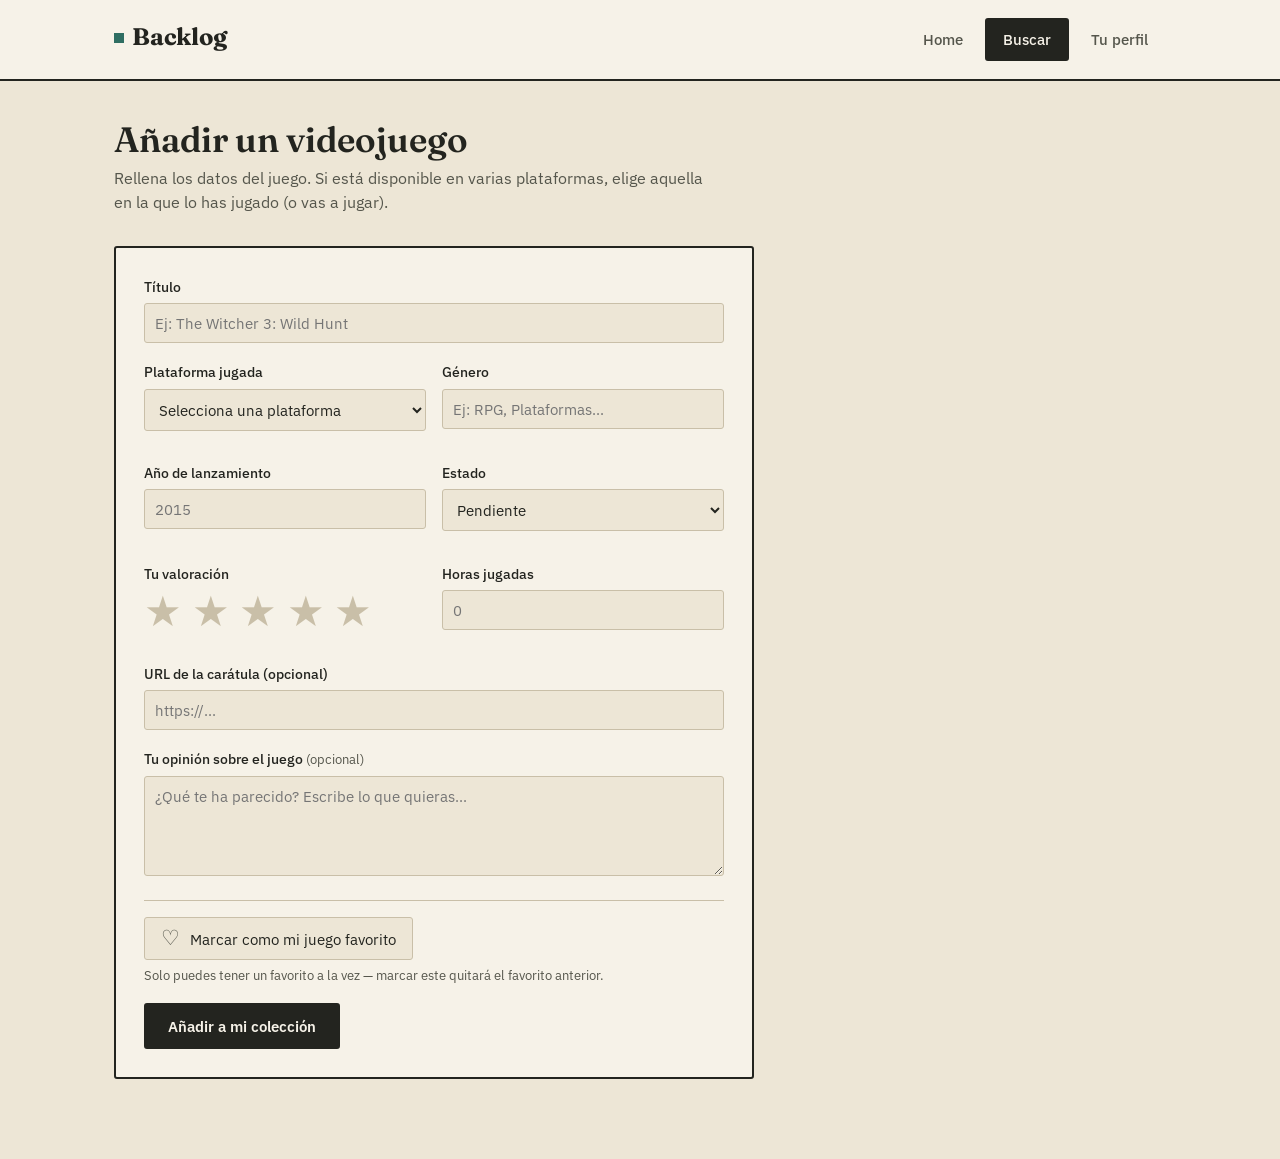
==== frontend/buscar.html @ 20197808 "Backend Spring Boot + frontend JS: CRUD de videojuegos" ====
<!DOCTYPE html>
<html lang="es">
<head>
  <meta charset="UTF-8">
  <meta name="viewport" content="width=device-width, initial-scale=1.0">
  <title>Añadir videojuego · Backlog</title>
  <link rel="stylesheet" href="css/styles.css">
</head>
<body>

<header class="site-header">
  <div class="site-header__inner">
    <a class="brand" href="index.html">
      <span class="brand__mark"></span>
      Backlog
    </a>
    <nav>
      <ul class="tabs">
        <li><a href="index.html">Home</a></li>
        <li><a href="buscar.html" class="active">Buscar</a></li>
        <li><a href="perfil.html">Tu perfil</a></li>
      </ul>
    </nav>
  </div>
</header>

<main>
  <h1 class="page-title" id="titulo-pagina">Añadir un videojuego</h1>
  <p class="page-subtitle">Rellena los datos del juego. Si está disponible en varias plataformas, elige aquella en la que lo has jugado (o vas a jugar).</p>

  <form class="form-card" id="form-videojuego" novalidate>
    <div class="field">
      <label for="titulo">Título</label>
      <input type="text" id="titulo" name="titulo" placeholder="Ej: The Witcher 3: Wild Hunt">
      <p class="field-error" data-error-for="titulo"></p>
    </div>

    <div class="field-row">
      <div class="field">
        <label for="plataforma">Plataforma jugada</label>
        <select id="plataforma" name="plataforma">
          <option value="">Selecciona una plataforma</option>
          <option value="PC">PC</option>
          <option value="PS5">PlayStation 5</option>
          <option value="PS4">PlayStation 4</option>
          <option value="Xbox Series X/S">Xbox Series X/S</option>
          <option value="Xbox One">Xbox One</option>
          <option value="Nintendo Switch">Nintendo Switch</option>
          <option value="Mobile">Móvil</option>
        </select>
        <p class="field-error" data-error-for="plataforma"></p>
      </div>
      <div class="field">
        <label for="genero">Género</label>
        <input type="text" id="genero" name="genero" placeholder="Ej: RPG, Plataformas...">
        <p class="field-error" data-error-for="genero"></p>
      </div>
    </div>

    <div class="field-row">
      <div class="field">
        <label for="anio">Año de lanzamiento</label>
        <input type="number" id="anio" name="anio" placeholder="2015" min="1970" max="2100">
        <p class="field-error" data-error-for="anio"></p>
      </div>
      <div class="field">
        <label for="estado">Estado</label>
        <select id="estado" name="estado">
          <option value="PENDIENTE">Pendiente</option>
          <option value="JUGANDO">Jugando</option>
          <option value="COMPLETADO">Completado</option>
          <option value="ABANDONADO">Abandonado</option>
        </select>
        <p class="field-error" data-error-for="estado"></p>
      </div>
    </div>

    <div class="field-row">
      <div class="field">
        <label>Tu valoración</label>
        <div class="rating-bar" id="rating-bar" aria-label="Valoración de 0 a 5 estrellas, en medias estrellas">
          <span class="rating-bar__star" data-index="1"><span class="rating-bar__star-bg">★</span><span class="rating-bar__star-fill">★</span></span>
          <span class="rating-bar__star" data-index="2"><span class="rating-bar__star-bg">★</span><span class="rating-bar__star-fill">★</span></span>
          <span class="rating-bar__star" data-index="3"><span class="rating-bar__star-bg">★</span><span class="rating-bar__star-fill">★</span></span>
          <span class="rating-bar__star" data-index="4"><span class="rating-bar__star-bg">★</span><span class="rating-bar__star-fill">★</span></span>
          <span class="rating-bar__star" data-index="5"><span class="rating-bar__star-bg">★</span><span class="rating-bar__star-fill">★</span></span>
        </div>
        <input type="hidden" id="valoracion" name="valoracion" value="0">
        <p class="field-error" data-error-for="valoracion"></p>
      </div>
      <div class="field">
        <label for="horasJugadas">Horas jugadas</label>
        <input type="number" id="horasJugadas" name="horasJugadas" placeholder="0" min="0">
        <p class="field-error" data-error-for="horasJugadas"></p>
      </div>
    </div>

    <div class="field">
      <label for="urlCaratula">URL de la carátula (opcional)</label>
      <input type="text" id="urlCaratula" name="urlCaratula" placeholder="https://...">
      <p class="field-error" data-error-for="urlCaratula"></p>
    </div>

    <div class="field">
      <label for="reseña">Tu opinión sobre el juego <span class="field-optional">(opcional)</span></label>
      <textarea id="reseña" name="reseña" rows="4" placeholder="¿Qué te ha parecido? Escribe lo que quieras..."></textarea>
      <p class="field-error" data-error-for="reseña"></p>
    </div>

    <div class="field field--favorito">
      <button type="button" class="heart-toggle" id="heart-toggle" aria-pressed="false">
        <span class="heart-toggle__icon">♡</span>
        <span class="heart-toggle__texto">Marcar como mi juego favorito</span>
      </button>
      <input type="hidden" id="favorito" name="favorito" value="false">
      <p class="field-hint">Solo puedes tener un favorito a la vez — marcar este quitará el favorito anterior.</p>
    </div>

    <button type="submit" class="btn" id="btn-guardar">Añadir a mi colección</button>

    <div class="form-message" id="mensaje-formulario"></div>
  </form>
</main>

<script src="js/api.js"></script>
<script src="js/buscar.js"></script>
</body>
</html>
---- frontend/css/styles.css ----
@import url('https://fonts.googleapis.com/css2?family=Fraunces:opsz,wght@9..144,400;9..144,600;9..144,700&family=IBM+Plex+Sans:wght@400;500;600&display=swap');

:root {
  --paper: #EDE6D6;
  --paper-raised: #F6F2E8;
  --ink: #23241F;
  --ink-soft: #55564C;
  --teal: #2F6E62;
  --teal-dark: #204B43;
  --mustard: #D8A438;
  --brick: #B8543A;
  --line: #C9BFA8;
  --radius: 3px;
}

* { box-sizing: border-box; }

html, body {
  margin: 0;
  padding: 0;
  background: var(--paper);
  color: var(--ink);
  font-family: 'IBM Plex Sans', sans-serif;
  font-size: 16px;
  line-height: 1.5;
}

h1, h2, h3 {
  font-family: 'Fraunces', serif;
  font-weight: 600;
  line-height: 1.1;
  margin: 0;
}

a { color: inherit; }

/* ---------- Header / navegación ---------- */

.site-header {
  border-bottom: 2px solid var(--ink);
  background: var(--paper-raised);
}

.site-header__inner {
  max-width: 1100px;
  margin: 0 auto;
  padding: 18px 24px;
  display: flex;
  align-items: baseline;
  justify-content: space-between;
  gap: 24px;
  flex-wrap: wrap;
}

.brand {
  font-family: 'Fraunces', serif;
  font-size: 1.5rem;
  font-weight: 700;
  letter-spacing: -0.01em;
  text-decoration: none;
  display: flex;
  align-items: baseline;
  gap: 8px;
}

.brand__mark {
  display: inline-block;
  width: 10px;
  height: 10px;
  background: var(--teal);
  transform: translateY(-2px);
}

.tabs {
  display: flex;
  gap: 4px;
  list-style: none;
  margin: 0;
  padding: 0;
}

.tabs a {
  display: inline-block;
  padding: 8px 16px;
  text-decoration: none;
  font-weight: 500;
  font-size: 0.95rem;
  border: 2px solid transparent;
  border-radius: var(--radius);
  color: var(--ink-soft);
}

.tabs a:hover {
  border-color: var(--line);
}

.tabs a.active {
  background: var(--ink);
  color: var(--paper-raised);
  border-color: var(--ink);
}

/* ---------- Layout general ---------- */

main {
  max-width: 1100px;
  margin: 0 auto;
  padding: 40px 24px 80px;
}

.page-title {
  font-size: 2.2rem;
  margin-bottom: 6px;
}

.page-subtitle {
  color: var(--ink-soft);
  margin: 0 0 32px;
  max-width: 60ch;
}

section + section {
  margin-top: 48px;
}

.section-heading {
  display: flex;
  align-items: baseline;
  justify-content: space-between;
  border-bottom: 2px solid var(--ink);
  padding-bottom: 10px;
  margin-bottom: 20px;
}

.section-heading h2 {
  font-size: 1.4rem;
}

.section-heading .count {
  font-family: 'IBM Plex Sans', sans-serif;
  color: var(--ink-soft);
  font-size: 0.9rem;
}

/* ---------- Grid de tarjetas ---------- */

.card-grid {
  display: grid;
  grid-template-columns: repeat(auto-fill, minmax(220px, 1fr));
  gap: 18px;
}

.game-card {
  border: 2px solid var(--ink);
  border-radius: var(--radius);
  background: var(--paper-raised);
  display: flex;
  flex-direction: column;
  overflow: hidden;
}

.game-card__cover {
  aspect-ratio: 3 / 4;
  background: var(--line);
  display: flex;
  align-items: center;
  justify-content: center;
  overflow: hidden;
  border-bottom: 2px solid var(--ink);
}

.game-card__cover img {
  width: 100%;
  height: 100%;
  object-fit: cover;
  display: block;
}

.game-card__cover .placeholder {
  font-family: 'Fraunces', serif;
  font-size: 2rem;
  color: var(--ink-soft);
}

.game-card__body {
  padding: 14px 14px 16px;
  display: flex;
  flex-direction: column;
  gap: 6px;
  flex: 1;
}

.game-card__title {
  font-family: 'Fraunces', serif;
  font-weight: 600;
  font-size: 1.05rem;
  line-height: 1.25;
}

.game-card__meta {
  font-size: 0.85rem;
  color: var(--ink-soft);
}

.game-card__footer {
  margin-top: auto;
  display: flex;
  align-items: center;
  justify-content: space-between;
  padding-top: 10px;
}

.tag {
  display: inline-block;
  font-size: 0.75rem;
  font-weight: 500;
  padding: 3px 8px;
  border-radius: var(--radius);
  border: 1.5px solid var(--ink);
  background: var(--paper);
}

.tag--pendiente { background: var(--paper); }
.tag--jugando { background: var(--mustard); border-color: var(--mustard); color: var(--ink); }
.tag--completado { background: var(--teal); border-color: var(--teal); color: var(--paper-raised); }
.tag--abandonado { background: var(--brick); border-color: var(--brick); color: var(--paper-raised); }

.game-card__actions {
  display: flex;
  gap: 6px;
}

.icon-btn {
  border: 1.5px solid var(--ink);
  background: var(--paper-raised);
  border-radius: var(--radius);
  width: 30px;
  height: 30px;
  display: flex;
  align-items: center;
  justify-content: center;
  cursor: pointer;
  font-size: 0.9rem;
  padding: 0;
}

.icon-btn:hover { background: var(--paper); }
.icon-btn--danger:hover { background: var(--brick); border-color: var(--brick); color: var(--paper-raised); }

/* ---------- Estados vacíos / carga / error ---------- */

.state-block {
  border: 2px dashed var(--line);
  border-radius: var(--radius);
  padding: 40px 24px;
  text-align: center;
  color: var(--ink-soft);
}

.state-block strong {
  display: block;
  color: var(--ink);
  font-family: 'Fraunces', serif;
  font-size: 1.1rem;
  margin-bottom: 6px;
  font-weight: 600;
}

.state-block--error {
  border-color: var(--brick);
  border-style: solid;
  color: var(--brick);
}

.state-block--error strong { color: var(--brick); }

/* ---------- Placeholder "próximamente" ---------- */

.coming-soon {
  border: 2px solid var(--line);
  border-radius: var(--radius);
  padding: 32px 24px;
  color: var(--ink-soft);
  background: repeating-linear-gradient(
          135deg,
          var(--paper-raised),
          var(--paper-raised) 10px,
          var(--paper) 10px,
          var(--paper) 20px
  );
}

.coming-soon strong {
  display: block;
  color: var(--ink);
  font-family: 'Fraunces', serif;
  font-size: 1.1rem;
  margin-bottom: 6px;
}

/* ---------- Formulario ---------- */

.form-card {
  border: 2px solid var(--ink);
  border-radius: var(--radius);
  background: var(--paper-raised);
  padding: 28px;
  max-width: 640px;
}

.field {
  margin-bottom: 18px;
}

.field label {
  display: block;
  font-weight: 500;
  font-size: 0.9rem;
  margin-bottom: 6px;
}

.field input,
.field select {
  width: 100%;
  font-family: 'IBM Plex Sans', sans-serif;
  font-size: 0.95rem;
  padding: 9px 10px;
  border: 1.5px solid var(--line);
  border-radius: var(--radius);
  background: var(--paper);
  color: var(--ink);
}

.field input:focus,
.field select:focus {
  outline: 2px solid var(--teal);
  outline-offset: 1px;
  border-color: var(--teal);
}

.field-row {
  display: grid;
  grid-template-columns: 1fr 1fr;
  gap: 16px;
}

.field-error {
  color: var(--brick);
  font-size: 0.82rem;
  margin-top: 5px;
}

.field input.has-error,
.field select.has-error {
  border-color: var(--brick);
}

.btn {
  font-family: 'IBM Plex Sans', sans-serif;
  font-weight: 600;
  font-size: 0.95rem;
  padding: 11px 22px;
  border-radius: var(--radius);
  border: 2px solid var(--ink);
  background: var(--ink);
  color: var(--paper-raised);
  cursor: pointer;
}

.btn:hover { background: var(--teal-dark); border-color: var(--teal-dark); }

.btn--secondary {
  background: transparent;
  color: var(--ink);
}

.btn--secondary:hover { background: var(--paper); }

.form-message {
  margin-top: 16px;
  padding: 12px 14px;
  border-radius: var(--radius);
  font-size: 0.9rem;
  display: none;
}

.form-message.show { display: block; }

.form-message--success {
  background: var(--teal);
  color: var(--paper-raised);
}

.form-message--error {
  background: var(--brick);
  color: var(--paper-raised);
}

.field-optional {
  font-weight: 400;
  color: var(--ink-soft);
  font-size: 0.82rem;
}

.field textarea {
  width: 100%;
  font-family: 'IBM Plex Sans', sans-serif;
  font-size: 0.95rem;
  padding: 9px 10px;
  border: 1.5px solid var(--line);
  border-radius: var(--radius);
  background: var(--paper);
  color: var(--ink);
  resize: vertical;
}

.field textarea:focus {
  outline: 2px solid var(--teal);
  outline-offset: 1px;
  border-color: var(--teal);
}

.field-hint {
  color: var(--ink-soft);
  font-size: 0.8rem;
  margin: 6px 0 0;
}

.field--favorito {
  border-top: 1.5px solid var(--line);
  padding-top: 16px;
}

.heart-toggle {
  display: flex;
  align-items: center;
  gap: 10px;
  background: var(--paper);
  border: 1.5px solid var(--line);
  border-radius: var(--radius);
  padding: 10px 16px;
  cursor: pointer;
  font-family: 'IBM Plex Sans', sans-serif;
  font-size: 0.95rem;
  color: var(--ink);
}

.heart-toggle:hover {
  border-color: var(--brick);
}

.heart-toggle__icon {
  font-size: 1.3rem;
  color: var(--ink-soft);
  line-height: 1;
}

.heart-toggle.is-active {
  background: var(--paper-raised);
  border-color: var(--brick);
}

.heart-toggle.is-active .heart-toggle__icon {
  color: var(--brick);
}

/* ---------- Rating bar (estrellas, con medias) ---------- */

.rating-bar {
  display: flex;
  align-items: center;
  gap: 6px;
}

.rating-bar__star {
  position: relative;
  display: inline-block;
  font-size: 2.6rem;
  line-height: 1;
  cursor: pointer;
  width: 1em;
  height: 1em;
}

.rating-bar__star-bg {
  color: var(--line);
}

.rating-bar__star-fill {
  position: absolute;
  top: 0;
  left: 0;
  width: 0%;
  overflow: hidden;
  white-space: nowrap;
  color: var(--mustard);
  pointer-events: none;
}

.rating-bar__value {
  margin-left: 8px;
  font-size: 0.85rem;
  color: var(--ink-soft);
}

.rating-bar {
  display: flex;
  align-items: center;
  gap: 6px;
}

.rating-bar__star {
  position: relative;
  display: inline-block;
  font-size: 2.6rem;
  line-height: 1;
  cursor: pointer;
  width: 1em;
  height: 1em;
}

/* ---------- Insignia de favorito ---------- */

.favorite-badge {
  position: absolute;
  top: 8px;
  right: 8px;
  width: 28px;
  height: 28px;
  background: var(--mustard);
  border: 2px solid var(--ink);
  border-radius: 50%;
  display: flex;
  align-items: center;
  justify-content: center;
  font-size: 0.9rem;
  color: var(--ink);
  z-index: 1;
}

.game-card__cover {
  position: relative;
}

.game-card__stars {
  color: var(--mustard);
  font-size: 0.85rem;
  letter-spacing: 1px;
}



.visually-hidden {
  position: absolute;
  width: 1px; height: 1px;
  overflow: hidden;
  clip: rect(0 0 0 0);
}

@media (max-width: 640px) {
  .field-row { grid-template-columns: 1fr; }
  .site-header__inner { flex-direction: column; align-items: flex-start; }
}
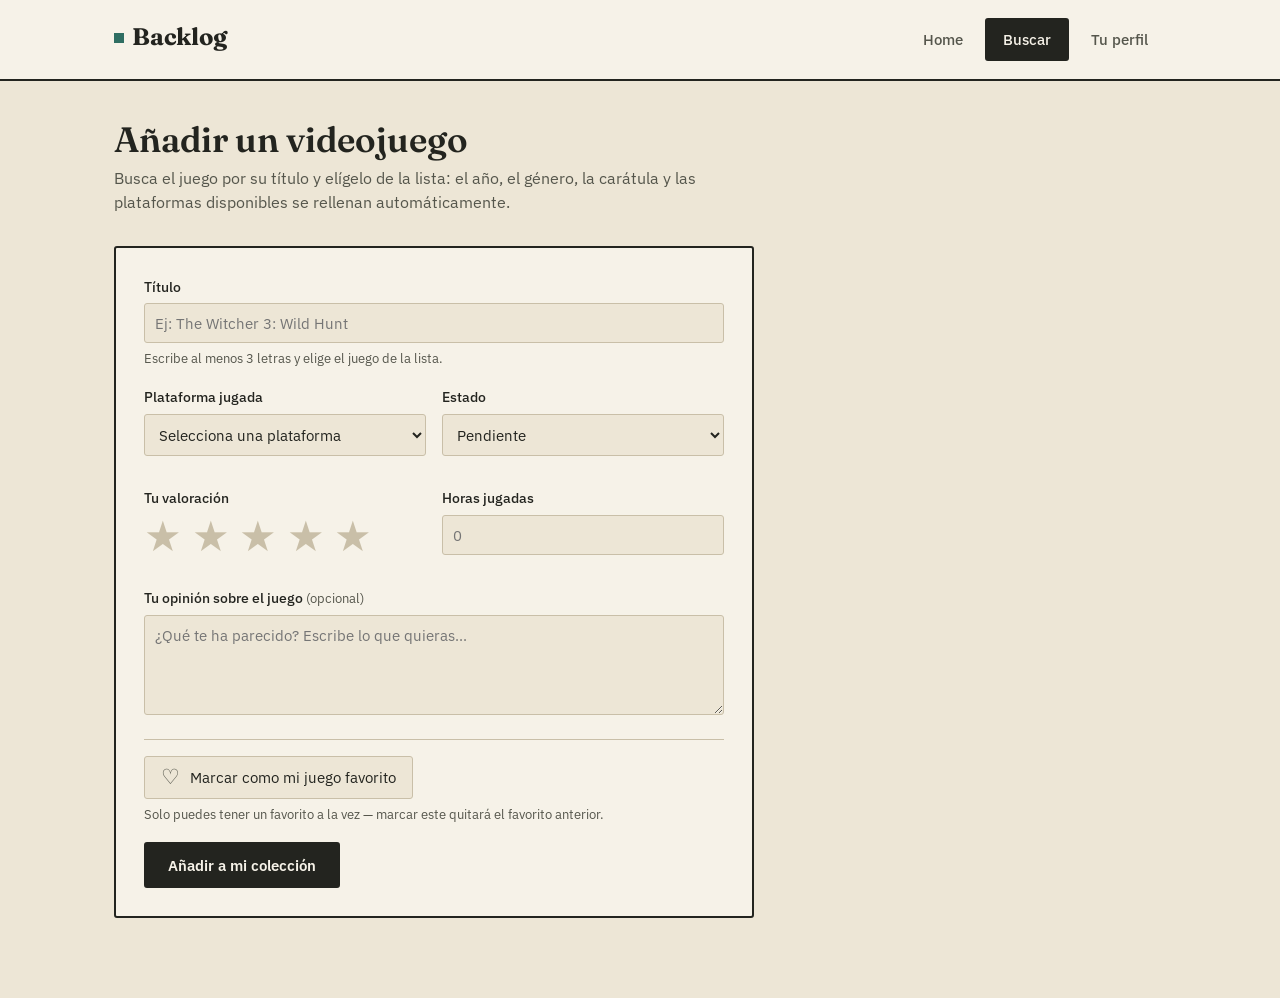
==== commit 68a8e8f5: "Añade favorito, reseña, rating bar y autocompletado con RAWG" ====
--- a/frontend/buscar.html
+++ b/frontend/buscar.html
@@ -26,14 +26,28 @@
 
 <main>
   <h1 class="page-title" id="titulo-pagina">Añadir un videojuego</h1>
-  <p class="page-subtitle">Rellena los datos del juego. Si está disponible en varias plataformas, elige aquella en la que lo has jugado (o vas a jugar).</p>
+  <p class="page-subtitle">Busca el juego por su título y elígelo de la lista: el año, el género, la carátula y las plataformas disponibles se rellenan automáticamente.</p>
 
   <form class="form-card" id="form-videojuego" novalidate>
-    <div class="field">
+    <div class="field field--autocomplete">
       <label for="titulo">Título</label>
-      <input type="text" id="titulo" name="titulo" placeholder="Ej: The Witcher 3: Wild Hunt">
+      <input type="text" id="titulo" name="titulo" placeholder="Ej: The Witcher 3: Wild Hunt" autocomplete="off">
+      <div class="autocomplete-list" id="autocomplete-list"></div>
+      <p class="field-hint" id="titulo-hint">Escribe al menos 3 letras y elige el juego de la lista.</p>
       <p class="field-error" data-error-for="titulo"></p>
     </div>
+
+    <div class="selected-game" id="selected-game" hidden>
+      <div class="selected-game__cover" id="selected-game-cover"></div>
+      <div class="selected-game__info">
+        <span class="selected-game__title" id="selected-game-title"></span>
+        <span class="selected-game__meta" id="selected-game-meta"></span>
+      </div>
+    </div>
+
+    <input type="hidden" id="genero" name="genero">
+    <input type="hidden" id="anio" name="anio">
+    <input type="hidden" id="urlCaratula" name="urlCaratula">
 
     <div class="field-row">
       <div class="field">
@@ -49,19 +63,6 @@
           <option value="Mobile">Móvil</option>
         </select>
         <p class="field-error" data-error-for="plataforma"></p>
-      </div>
-      <div class="field">
-        <label for="genero">Género</label>
-        <input type="text" id="genero" name="genero" placeholder="Ej: RPG, Plataformas...">
-        <p class="field-error" data-error-for="genero"></p>
-      </div>
-    </div>
-
-    <div class="field-row">
-      <div class="field">
-        <label for="anio">Año de lanzamiento</label>
-        <input type="number" id="anio" name="anio" placeholder="2015" min="1970" max="2100">
-        <p class="field-error" data-error-for="anio"></p>
       </div>
       <div class="field">
         <label for="estado">Estado</label>
@@ -96,12 +97,6 @@
     </div>
 
     <div class="field">
-      <label for="urlCaratula">URL de la carátula (opcional)</label>
-      <input type="text" id="urlCaratula" name="urlCaratula" placeholder="https://...">
-      <p class="field-error" data-error-for="urlCaratula"></p>
-    </div>
-
-    <div class="field">
       <label for="reseña">Tu opinión sobre el juego <span class="field-optional">(opcional)</span></label>
       <textarea id="reseña" name="reseña" rows="4" placeholder="¿Qué te ha parecido? Escribe lo que quieras..."></textarea>
       <p class="field-error" data-error-for="reseña"></p>
@@ -123,6 +118,7 @@
 </main>
 
 <script src="js/api.js"></script>
+<script src="js/rawg.js"></script>
 <script src="js/buscar.js"></script>
 </body>
-</html>
+</html>
--- a/frontend/css/styles.css
+++ b/frontend/css/styles.css
@@ -1,4 +1,3 @@
-
 @import url('https://fonts.googleapis.com/css2?family=Fraunces:opsz,wght@9..144,400;9..144,600;9..144,700&family=IBM+Plex+Sans:wght@400;500;600&display=swap');
 
 :root {
@@ -161,7 +160,8 @@
 }
 
 .game-card__cover {
-  aspect-ratio: 3 / 4;
+  position: relative;
+  aspect-ratio: 16 / 9;
   background: var(--line);
   display: flex;
   align-items: center;
@@ -174,6 +174,7 @@
   width: 100%;
   height: 100%;
   object-fit: cover;
+  object-position: center top;
   display: block;
 }
 
@@ -182,345 +183,6 @@
   font-size: 2rem;
   color: var(--ink-soft);
 }
-
-.game-card__body {
-  padding: 14px 14px 16px;
-  display: flex;
-  flex-direction: column;
-  gap: 6px;
-  flex: 1;
-}
-
-.game-card__title {
-  font-family: 'Fraunces', serif;
-  font-weight: 600;
-  font-size: 1.05rem;
-  line-height: 1.25;
-}
-
-.game-card__meta {
-  font-size: 0.85rem;
-  color: var(--ink-soft);
-}
-
-.game-card__footer {
-  margin-top: auto;
-  display: flex;
-  align-items: center;
-  justify-content: space-between;
-  padding-top: 10px;
-}
-
-.tag {
-  display: inline-block;
-  font-size: 0.75rem;
-  font-weight: 500;
-  padding: 3px 8px;
-  border-radius: var(--radius);
-  border: 1.5px solid var(--ink);
-  background: var(--paper);
-}
-
-.tag--pendiente { background: var(--paper); }
-.tag--jugando { background: var(--mustard); border-color: var(--mustard); color: var(--ink); }
-.tag--completado { background: var(--teal); border-color: var(--teal); color: var(--paper-raised); }
-.tag--abandonado { background: var(--brick); border-color: var(--brick); color: var(--paper-raised); }
-
-.game-card__actions {
-  display: flex;
-  gap: 6px;
-}
-
-.icon-btn {
-  border: 1.5px solid var(--ink);
-  background: var(--paper-raised);
-  border-radius: var(--radius);
-  width: 30px;
-  height: 30px;
-  display: flex;
-  align-items: center;
-  justify-content: center;
-  cursor: pointer;
-  font-size: 0.9rem;
-  padding: 0;
-}
-
-.icon-btn:hover { background: var(--paper); }
-.icon-btn--danger:hover { background: var(--brick); border-color: var(--brick); color: var(--paper-raised); }
-
-/* ---------- Estados vacíos / carga / error ---------- */
-
-.state-block {
-  border: 2px dashed var(--line);
-  border-radius: var(--radius);
-  padding: 40px 24px;
-  text-align: center;
-  color: var(--ink-soft);
-}
-
-.state-block strong {
-  display: block;
-  color: var(--ink);
-  font-family: 'Fraunces', serif;
-  font-size: 1.1rem;
-  margin-bottom: 6px;
-  font-weight: 600;
-}
-
-.state-block--error {
-  border-color: var(--brick);
-  border-style: solid;
-  color: var(--brick);
-}
-
-.state-block--error strong { color: var(--brick); }
-
-/* ---------- Placeholder "próximamente" ---------- */
-
-.coming-soon {
-  border: 2px solid var(--line);
-  border-radius: var(--radius);
-  padding: 32px 24px;
-  color: var(--ink-soft);
-  background: repeating-linear-gradient(
-          135deg,
-          var(--paper-raised),
-          var(--paper-raised) 10px,
-          var(--paper) 10px,
-          var(--paper) 20px
-  );
-}
-
-.coming-soon strong {
-  display: block;
-  color: var(--ink);
-  font-family: 'Fraunces', serif;
-  font-size: 1.1rem;
-  margin-bottom: 6px;
-}
-
-/* ---------- Formulario ---------- */
-
-.form-card {
-  border: 2px solid var(--ink);
-  border-radius: var(--radius);
-  background: var(--paper-raised);
-  padding: 28px;
-  max-width: 640px;
-}
-
-.field {
-  margin-bottom: 18px;
-}
-
-.field label {
-  display: block;
-  font-weight: 500;
-  font-size: 0.9rem;
-  margin-bottom: 6px;
-}
-
-.field input,
-.field select {
-  width: 100%;
-  font-family: 'IBM Plex Sans', sans-serif;
-  font-size: 0.95rem;
-  padding: 9px 10px;
-  border: 1.5px solid var(--line);
-  border-radius: var(--radius);
-  background: var(--paper);
-  color: var(--ink);
-}
-
-.field input:focus,
-.field select:focus {
-  outline: 2px solid var(--teal);
-  outline-offset: 1px;
-  border-color: var(--teal);
-}
-
-.field-row {
-  display: grid;
-  grid-template-columns: 1fr 1fr;
-  gap: 16px;
-}
-
-.field-error {
-  color: var(--brick);
-  font-size: 0.82rem;
-  margin-top: 5px;
-}
-
-.field input.has-error,
-.field select.has-error {
-  border-color: var(--brick);
-}
-
-.btn {
-  font-family: 'IBM Plex Sans', sans-serif;
-  font-weight: 600;
-  font-size: 0.95rem;
-  padding: 11px 22px;
-  border-radius: var(--radius);
-  border: 2px solid var(--ink);
-  background: var(--ink);
-  color: var(--paper-raised);
-  cursor: pointer;
-}
-
-.btn:hover { background: var(--teal-dark); border-color: var(--teal-dark); }
-
-.btn--secondary {
-  background: transparent;
-  color: var(--ink);
-}
-
-.btn--secondary:hover { background: var(--paper); }
-
-.form-message {
-  margin-top: 16px;
-  padding: 12px 14px;
-  border-radius: var(--radius);
-  font-size: 0.9rem;
-  display: none;
-}
-
-.form-message.show { display: block; }
-
-.form-message--success {
-  background: var(--teal);
-  color: var(--paper-raised);
-}
-
-.form-message--error {
-  background: var(--brick);
-  color: var(--paper-raised);
-}
-
-.field-optional {
-  font-weight: 400;
-  color: var(--ink-soft);
-  font-size: 0.82rem;
-}
-
-.field textarea {
-  width: 100%;
-  font-family: 'IBM Plex Sans', sans-serif;
-  font-size: 0.95rem;
-  padding: 9px 10px;
-  border: 1.5px solid var(--line);
-  border-radius: var(--radius);
-  background: var(--paper);
-  color: var(--ink);
-  resize: vertical;
-}
-
-.field textarea:focus {
-  outline: 2px solid var(--teal);
-  outline-offset: 1px;
-  border-color: var(--teal);
-}
-
-.field-hint {
-  color: var(--ink-soft);
-  font-size: 0.8rem;
-  margin: 6px 0 0;
-}
-
-.field--favorito {
-  border-top: 1.5px solid var(--line);
-  padding-top: 16px;
-}
-
-.heart-toggle {
-  display: flex;
-  align-items: center;
-  gap: 10px;
-  background: var(--paper);
-  border: 1.5px solid var(--line);
-  border-radius: var(--radius);
-  padding: 10px 16px;
-  cursor: pointer;
-  font-family: 'IBM Plex Sans', sans-serif;
-  font-size: 0.95rem;
-  color: var(--ink);
-}
-
-.heart-toggle:hover {
-  border-color: var(--brick);
-}
-
-.heart-toggle__icon {
-  font-size: 1.3rem;
-  color: var(--ink-soft);
-  line-height: 1;
-}
-
-.heart-toggle.is-active {
-  background: var(--paper-raised);
-  border-color: var(--brick);
-}
-
-.heart-toggle.is-active .heart-toggle__icon {
-  color: var(--brick);
-}
-
-/* ---------- Rating bar (estrellas, con medias) ---------- */
-
-.rating-bar {
-  display: flex;
-  align-items: center;
-  gap: 6px;
-}
-
-.rating-bar__star {
-  position: relative;
-  display: inline-block;
-  font-size: 2.6rem;
-  line-height: 1;
-  cursor: pointer;
-  width: 1em;
-  height: 1em;
-}
-
-.rating-bar__star-bg {
-  color: var(--line);
-}
-
-.rating-bar__star-fill {
-  position: absolute;
-  top: 0;
-  left: 0;
-  width: 0%;
-  overflow: hidden;
-  white-space: nowrap;
-  color: var(--mustard);
-  pointer-events: none;
-}
-
-.rating-bar__value {
-  margin-left: 8px;
-  font-size: 0.85rem;
-  color: var(--ink-soft);
-}
-
-.rating-bar {
-  display: flex;
-  align-items: center;
-  gap: 6px;
-}
-
-.rating-bar__star {
-  position: relative;
-  display: inline-block;
-  font-size: 2.6rem;
-  line-height: 1;
-  cursor: pointer;
-  width: 1em;
-  height: 1em;
-}
-
-/* ---------- Insignia de favorito ---------- */
 
 .favorite-badge {
   position: absolute;
@@ -539,8 +201,24 @@
   z-index: 1;
 }
 
-.game-card__cover {
-  position: relative;
+.game-card__body {
+  padding: 14px 14px 16px;
+  display: flex;
+  flex-direction: column;
+  gap: 6px;
+  flex: 1;
+}
+
+.game-card__title {
+  font-family: 'Fraunces', serif;
+  font-weight: 600;
+  font-size: 1.05rem;
+  line-height: 1.25;
+}
+
+.game-card__meta {
+  font-size: 0.85rem;
+  color: var(--ink-soft);
 }
 
 .game-card__stars {
@@ -549,7 +227,454 @@
   letter-spacing: 1px;
 }
 
-
+.game-card__footer {
+  margin-top: auto;
+  display: flex;
+  align-items: center;
+  justify-content: space-between;
+  padding-top: 10px;
+}
+
+.tag {
+  display: inline-block;
+  font-size: 0.75rem;
+  font-weight: 500;
+  padding: 3px 8px;
+  border-radius: var(--radius);
+  border: 1.5px solid var(--ink);
+  background: var(--paper);
+}
+
+.tag--pendiente { background: var(--paper); }
+.tag--jugando { background: var(--mustard); border-color: var(--mustard); color: var(--ink); }
+.tag--completado { background: var(--teal); border-color: var(--teal); color: var(--paper-raised); }
+.tag--abandonado { background: var(--brick); border-color: var(--brick); color: var(--paper-raised); }
+
+.game-card__actions {
+  display: flex;
+  gap: 6px;
+}
+
+.icon-btn {
+  border: 1.5px solid var(--ink);
+  background: var(--paper-raised);
+  border-radius: var(--radius);
+  width: 30px;
+  height: 30px;
+  display: flex;
+  align-items: center;
+  justify-content: center;
+  cursor: pointer;
+  font-size: 0.9rem;
+  padding: 0;
+}
+
+.icon-btn:hover { background: var(--paper); }
+.icon-btn--danger:hover { background: var(--brick); border-color: var(--brick); color: var(--paper-raised); }
+
+/* ---------- Estados vacíos / carga / error ---------- */
+
+.state-block {
+  border: 2px dashed var(--line);
+  border-radius: var(--radius);
+  padding: 40px 24px;
+  text-align: center;
+  color: var(--ink-soft);
+}
+
+.state-block strong {
+  display: block;
+  color: var(--ink);
+  font-family: 'Fraunces', serif;
+  font-size: 1.1rem;
+  margin-bottom: 6px;
+  font-weight: 600;
+}
+
+.state-block--error {
+  border-color: var(--brick);
+  border-style: solid;
+  color: var(--brick);
+}
+
+.state-block--error strong { color: var(--brick); }
+
+/* ---------- Formulario ---------- */
+
+.form-card {
+  border: 2px solid var(--ink);
+  border-radius: var(--radius);
+  background: var(--paper-raised);
+  padding: 28px;
+  max-width: 640px;
+}
+
+.field {
+  margin-bottom: 18px;
+  position: relative;
+}
+
+.field label {
+  display: block;
+  font-weight: 500;
+  font-size: 0.9rem;
+  margin-bottom: 6px;
+}
+
+.field input,
+.field select,
+.field textarea {
+  width: 100%;
+  font-family: 'IBM Plex Sans', sans-serif;
+  font-size: 0.95rem;
+  padding: 9px 10px;
+  border: 1.5px solid var(--line);
+  border-radius: var(--radius);
+  background: var(--paper);
+  color: var(--ink);
+}
+
+.field textarea {
+  resize: vertical;
+}
+
+.field input:focus,
+.field select:focus,
+.field textarea:focus {
+  outline: 2px solid var(--teal);
+  outline-offset: 1px;
+  border-color: var(--teal);
+}
+
+.field input[readonly] {
+  background: var(--paper-raised);
+  color: var(--ink-soft);
+  cursor: not-allowed;
+}
+
+.field-row {
+  display: grid;
+  grid-template-columns: 1fr 1fr;
+  gap: 16px;
+}
+
+.field-error {
+  color: var(--brick);
+  font-size: 0.82rem;
+  margin-top: 5px;
+}
+
+.field-hint {
+  color: var(--ink-soft);
+  font-size: 0.8rem;
+  margin: 6px 0 0;
+}
+
+.field-optional {
+  font-weight: 400;
+  color: var(--ink-soft);
+  font-size: 0.82rem;
+}
+
+.field input.has-error,
+.field select.has-error {
+  border-color: var(--brick);
+}
+
+.btn {
+  font-family: 'IBM Plex Sans', sans-serif;
+  font-weight: 600;
+  font-size: 0.95rem;
+  padding: 11px 22px;
+  border-radius: var(--radius);
+  border: 2px solid var(--ink);
+  background: var(--ink);
+  color: var(--paper-raised);
+  cursor: pointer;
+}
+
+.btn:hover { background: var(--teal-dark); border-color: var(--teal-dark); }
+
+.btn--secondary {
+  background: transparent;
+  color: var(--ink);
+}
+
+.btn--secondary:hover { background: var(--paper); }
+
+.form-message {
+  margin-top: 16px;
+  padding: 12px 14px;
+  border-radius: var(--radius);
+  font-size: 0.9rem;
+  display: none;
+}
+
+.form-message.show { display: block; }
+
+.form-message--success {
+  background: var(--teal);
+  color: var(--paper-raised);
+}
+
+.form-message--error {
+  background: var(--brick);
+  color: var(--paper-raised);
+}
+
+/* ---------- Juego seleccionado (vista previa, solo lectura) ---------- */
+
+.selected-game {
+  display: flex;
+  gap: 14px;
+  align-items: center;
+  border: 2px solid var(--ink);
+  border-radius: var(--radius);
+  background: var(--paper);
+  padding: 10px;
+  margin-bottom: 18px;
+}
+
+.selected-game[hidden] {
+  display: none;
+}
+
+.selected-game__cover {
+  width: 128px;
+  height: 72px;
+  flex-shrink: 0;
+  background: var(--line);
+  border-radius: 2px;
+  overflow: hidden;
+}
+
+.selected-game__cover img {
+  width: 100%;
+  height: 100%;
+  object-fit: cover;
+  object-position: center top;
+  display: block;
+}
+
+.selected-game__info {
+  display: flex;
+  flex-direction: column;
+  gap: 2px;
+  min-width: 0;
+}
+
+.selected-game__title {
+  font-family: 'Fraunces', serif;
+  font-weight: 600;
+  font-size: 1.1rem;
+  line-height: 1.25;
+}
+
+.selected-game__meta {
+  font-size: 0.85rem;
+  color: var(--ink-soft);
+}
+
+/* ---------- Favorito (corazón) ---------- */
+
+.field--favorito {
+  border-top: 1.5px solid var(--line);
+  padding-top: 16px;
+}
+
+.heart-toggle {
+  display: flex;
+  align-items: center;
+  gap: 10px;
+  background: var(--paper);
+  border: 1.5px solid var(--line);
+  border-radius: var(--radius);
+  padding: 10px 16px;
+  cursor: pointer;
+  font-family: 'IBM Plex Sans', sans-serif;
+  font-size: 0.95rem;
+  color: var(--ink);
+}
+
+.heart-toggle:hover {
+  border-color: var(--brick);
+}
+
+.heart-toggle__icon {
+  font-size: 1.3rem;
+  color: var(--ink-soft);
+  line-height: 1;
+}
+
+.heart-toggle.is-active {
+  background: var(--paper-raised);
+  border-color: var(--brick);
+}
+
+.heart-toggle.is-active .heart-toggle__icon {
+  color: var(--brick);
+}
+
+/* ---------- Rating bar (estrellas grandes, con medias) ---------- */
+
+.rating-bar {
+  display: flex;
+  align-items: center;
+  gap: 6px;
+}
+
+.rating-bar__star {
+  position: relative;
+  display: inline-block;
+  font-size: 2.6rem;
+  line-height: 1;
+  cursor: pointer;
+  width: 1em;
+  height: 1em;
+}
+
+.rating-bar__star-bg {
+  color: var(--line);
+}
+
+.rating-bar__star-fill {
+  position: absolute;
+  top: 0;
+  left: 0;
+  width: 0%;
+  overflow: hidden;
+  white-space: nowrap;
+  color: var(--mustard);
+  pointer-events: none;
+}
+
+/* ---------- Autocompletado (RAWG) ---------- */
+
+.field--autocomplete {
+  position: relative;
+}
+
+.autocomplete-list {
+  position: absolute;
+  top: 100%;
+  left: 0;
+  right: 0;
+  background: var(--paper-raised);
+  border: 2px solid var(--ink);
+  border-top: none;
+  border-radius: 0 0 var(--radius) var(--radius);
+  max-height: 300px;
+  overflow-y: auto;
+  z-index: 5;
+  display: none;
+}
+
+.autocomplete-list.show {
+  display: block;
+}
+
+.autocomplete-item {
+  display: flex;
+  gap: 10px;
+  align-items: center;
+  padding: 8px 10px;
+  cursor: pointer;
+  border-bottom: 1px solid var(--line);
+}
+
+.autocomplete-item:last-child {
+  border-bottom: none;
+}
+
+.autocomplete-item:hover {
+  background: var(--paper);
+}
+
+.autocomplete-item img,
+.autocomplete-item__placeholder {
+  width: 42px;
+  height: 42px;
+  object-fit: cover;
+  border-radius: 2px;
+  background: var(--line);
+  flex-shrink: 0;
+}
+
+.autocomplete-item__info {
+  display: flex;
+  flex-direction: column;
+  min-width: 0;
+}
+
+.autocomplete-item__title {
+  font-family: 'Fraunces', serif;
+  font-weight: 600;
+  font-size: 0.9rem;
+  white-space: nowrap;
+  overflow: hidden;
+  text-overflow: ellipsis;
+}
+
+.autocomplete-item__meta {
+  font-size: 0.78rem;
+  color: var(--ink-soft);
+}
+
+/* ---------- Tarjeta de lanzamiento (sección "Últimos lanzamientos") ---------- */
+
+.release-card {
+  border: 2px solid var(--ink);
+  border-radius: var(--radius);
+  background: var(--paper-raised);
+  display: flex;
+  flex-direction: column;
+  overflow: hidden;
+}
+
+.release-card__cover {
+  aspect-ratio: 16 / 9;
+  background: var(--line);
+  display: flex;
+  align-items: center;
+  justify-content: center;
+  overflow: hidden;
+  border-bottom: 2px solid var(--ink);
+}
+
+.release-card__cover img {
+  width: 100%;
+  height: 100%;
+  object-fit: cover;
+  object-position: center top;
+  display: block;
+}
+
+.release-card__cover .placeholder {
+  font-family: 'Fraunces', serif;
+  font-size: 2rem;
+  color: var(--ink-soft);
+}
+
+.release-card__body {
+  padding: 14px;
+  display: flex;
+  flex-direction: column;
+  gap: 6px;
+}
+
+.release-card__title {
+  font-family: 'Fraunces', serif;
+  font-weight: 600;
+  font-size: 1.05rem;
+  line-height: 1.25;
+}
+
+.release-card__meta {
+  font-size: 0.85rem;
+  color: var(--ink-soft);
+}
+
+/* ---------- Utilidades ---------- */
 
 .visually-hidden {
   position: absolute;
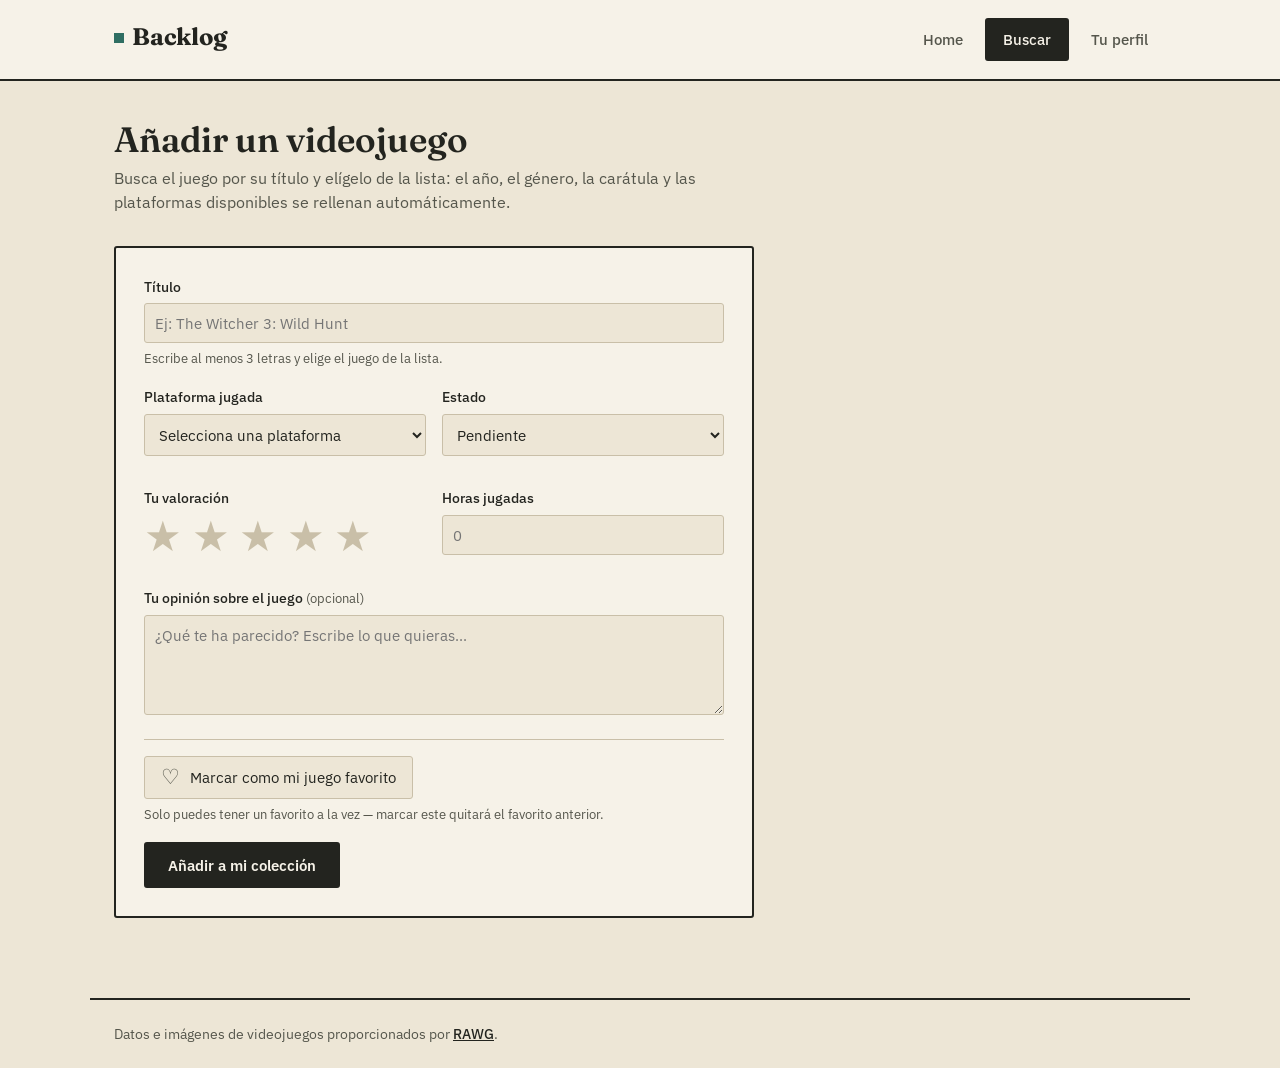
==== commit 683d1b59: "Añade atribución a RAWG y despliegue en GitHub Pages" ====
--- a/frontend/buscar.html
+++ b/frontend/buscar.html
@@ -117,6 +117,11 @@
   </form>
 </main>
 
+<footer class="site-footer">
+  Datos e imágenes de videojuegos proporcionados por
+  <a href="https://rawg.io" target="_blank" rel="noopener">RAWG</a>.
+</footer>
+
 <script src="js/api.js"></script>
 <script src="js/rawg.js"></script>
 <script src="js/buscar.js"></script>
--- a/frontend/css/styles.css
+++ b/frontend/css/styles.css
@@ -686,4 +686,20 @@
 @media (max-width: 640px) {
   .field-row { grid-template-columns: 1fr; }
   .site-header__inner { flex-direction: column; align-items: flex-start; }
+}
+
+/* ---------- Pie de página (atribución a RAWG) ---------- */
+
+.site-footer {
+  max-width: 1100px;
+  margin: 0 auto;
+  padding: 24px;
+  border-top: 2px solid var(--ink);
+  color: var(--ink-soft);
+  font-size: 0.85rem;
+}
+
+.site-footer a {
+  color: var(--ink);
+  font-weight: 500;
 }
